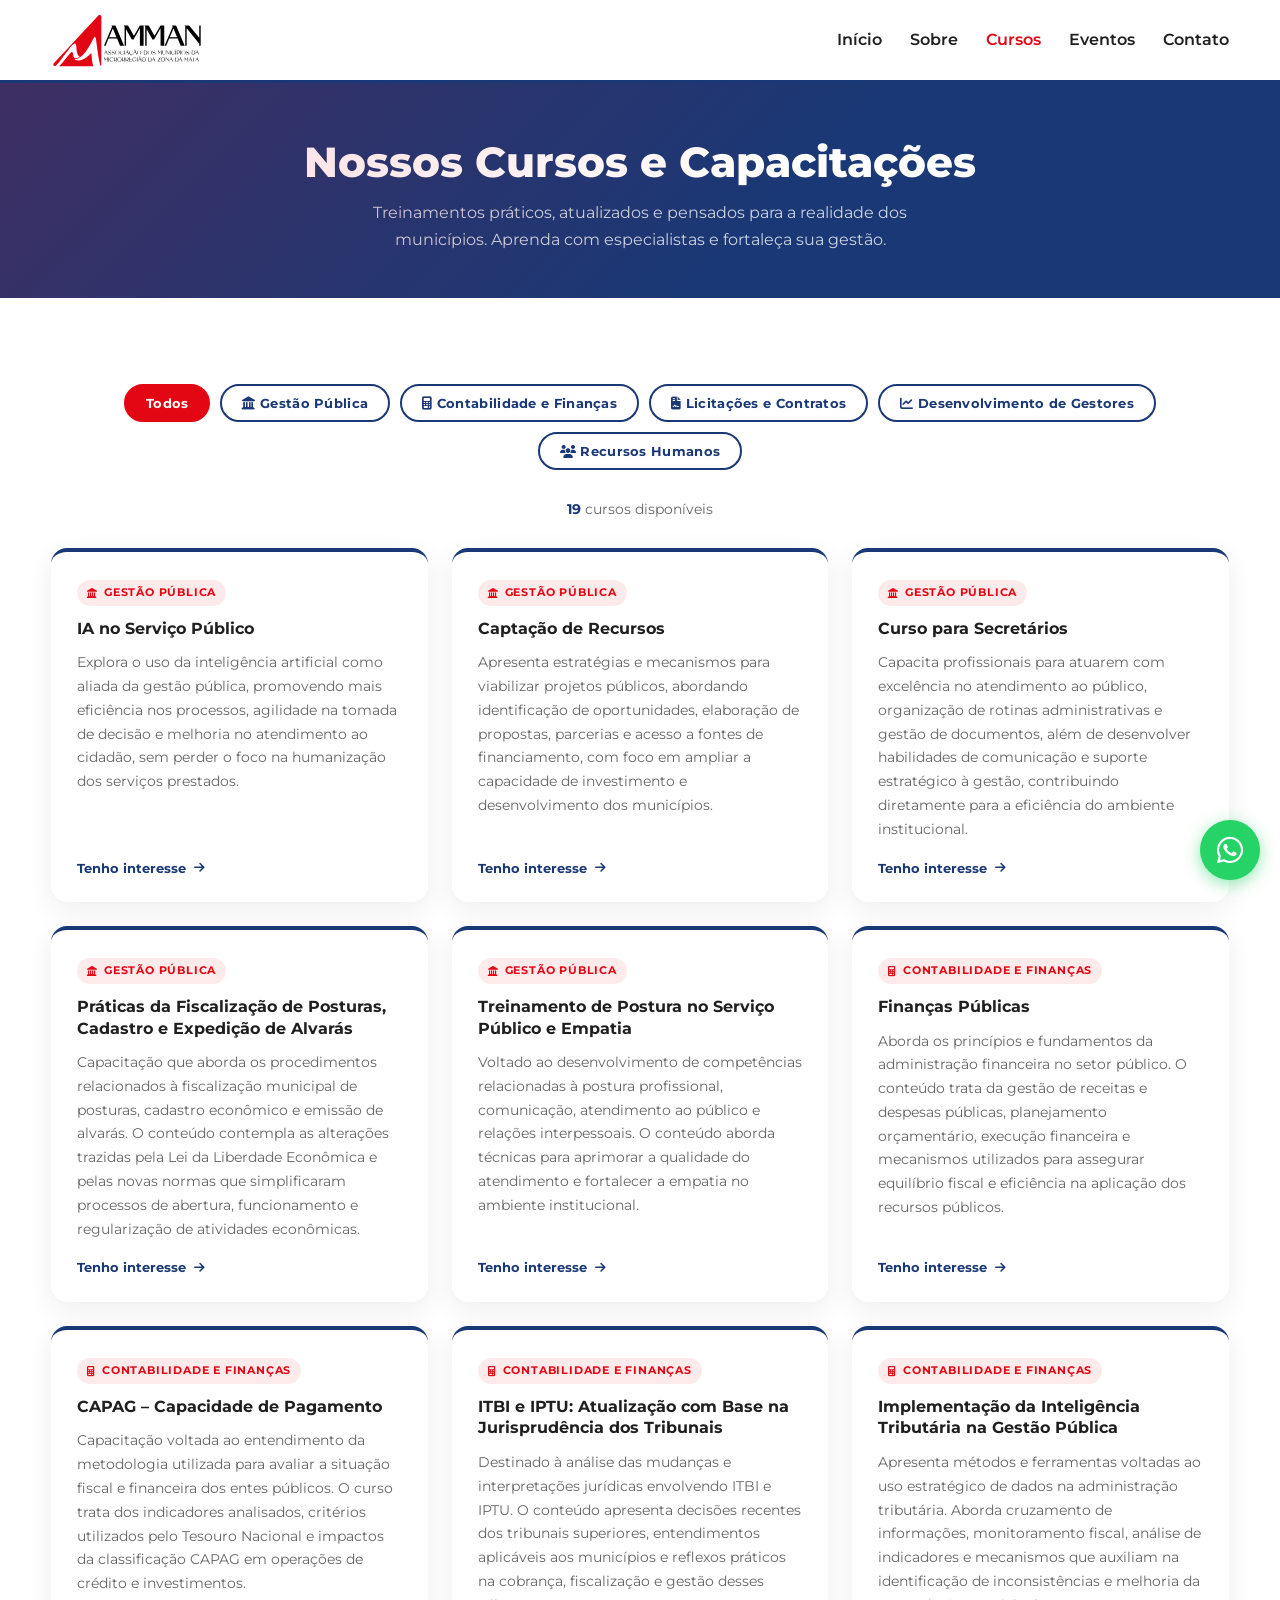
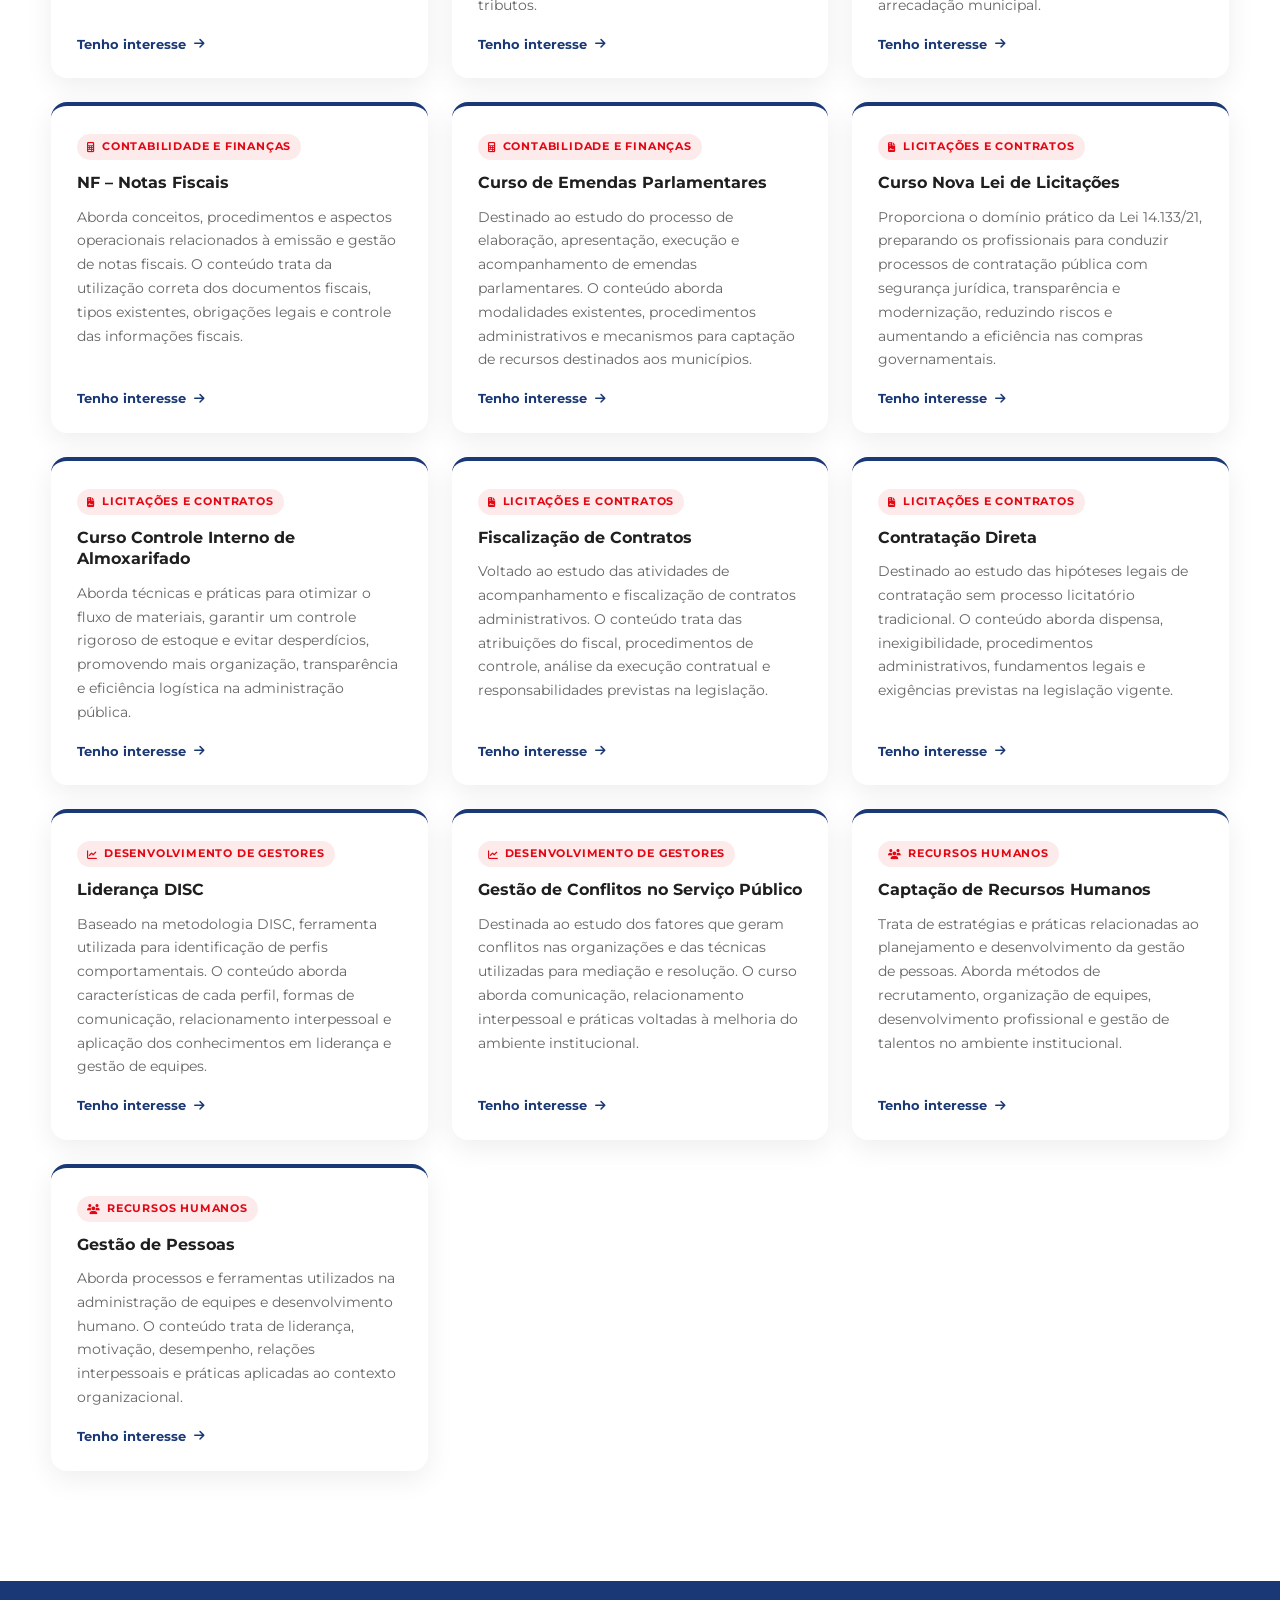
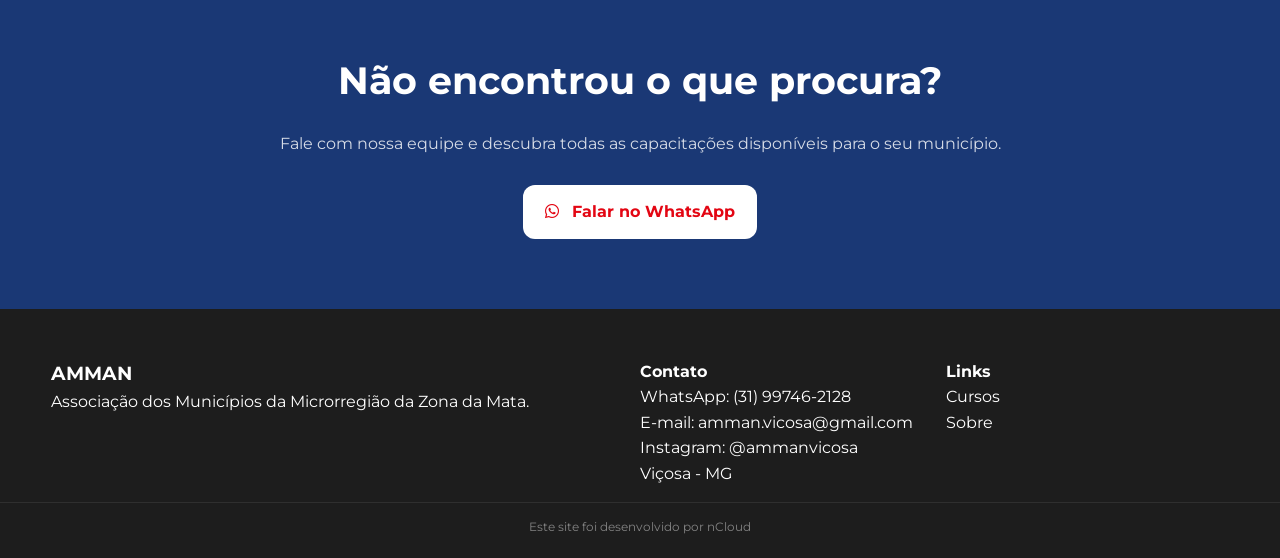
==== cursos.html @ 86b5cee8 "Add files via upload" ====
<!DOCTYPE html>
<html lang="pt-BR">
<head>
  <meta charset="UTF-8" />
  <meta name="viewport" content="width=device-width, initial-scale=1.0" />
  <title>Cursos | AMMAN Escola de Governo</title>
  <meta name="description" content="Conheça todos os cursos e capacitações da AMMAN para profissionais da gestão pública municipal." />
  <meta name="author" content="AMMAN" />
  <meta name="robots" content="index, follow" />

  <link rel="icon" href="./assets/fav.svg" media="(prefers-color-scheme: light)" />
  <link rel="icon" href="./assets/fav-bco.svg" media="(prefers-color-scheme: dark)" />

  <link rel="preconnect" href="https://fonts.googleapis.com">
  <link href="https://fonts.googleapis.com/css2?family=Montserrat:wght@400;500;600;700;800&display=swap" rel="stylesheet">
  <link rel="stylesheet" href="https://cdnjs.cloudflare.com/ajax/libs/font-awesome/6.5.0/css/all.min.css" />
  <link rel="stylesheet" href="style.css" />

  <style>
    /* ── PAGE-SPECIFIC STYLES ── */

    /* Hero interno */
    .page-hero {
      background: var(--blue);
      padding: 56px 0 44px;
      text-align: center;
      position: relative;
      overflow: hidden;
    }
    .page-hero::before {
      content: "";
      position: absolute;
      inset: 0;
      background: linear-gradient(135deg, rgba(227,6,19,.18) 0%, transparent 60%);
      pointer-events: none;
    }
    .page-hero .breadcrumb {
      display: flex;
      align-items: center;
      justify-content: center;
      gap: 8px;
      font-size: 13px;
      color: rgba(255,255,255,.65);
      margin-bottom: 16px;
    }
    .page-hero .breadcrumb a {
      color: rgba(255,255,255,.65);
      transition: color .2s;
    }
    .page-hero .breadcrumb a:hover { color: #fff; }
    .page-hero h1 {
      font-size: clamp(26px, 4vw, 42px);
      color: #fff;
      font-weight: 800;
      line-height: 1.1;
      margin-bottom: 14px;
    }
    .page-hero h1 span { color: var(--red); }
    .page-hero p {
      color: rgba(255,255,255,.78);
      font-size: 16px;
      max-width: 600px;
      margin: 0 auto;
      line-height: 1.7;
    }

    /* Filtros de categoria */
    .filter-bar {
      display: flex;
      flex-wrap: wrap;
      gap: 10px;
      justify-content: center;
      padding: 36px 0 28px;
    }
    .filter-btn {
      padding: 9px 20px;
      border-radius: 40px;
      border: 2px solid var(--blue);
      background: transparent;
      color: var(--blue);
      font-family: 'Montserrat', sans-serif;
      font-size: 13px;
      font-weight: 700;
      cursor: pointer;
      transition: all .22s;
      letter-spacing: .3px;
    }
    .filter-btn:hover,
    .filter-btn.active {
      background: var(--blue);
      color: #fff;
    }
    .filter-btn[data-cat="all"].active {
      background: var(--red);
      border-color: var(--red);
      color: #fff;
    }

    /* Grid de cursos */
    .courses-grid {
      display: grid;
      grid-template-columns: repeat(3, 1fr);
      gap: 24px;
      padding-bottom: 60px;
    }

    /* Card de curso */
    .course-card-full {
      background: #fff;
      border-radius: 16px;
      box-shadow: 0 8px 28px rgba(0,0,0,.07);
      padding: 28px 26px 24px;
      display: flex;
      flex-direction: column;
      gap: 12px;
      transition: transform .25s, box-shadow .25s;
      border-top: 4px solid var(--blue);
      position: relative;
      overflow: hidden;
    }
    .course-card-full:hover {
      transform: translateY(-5px);
      box-shadow: 0 16px 40px rgba(0,0,0,.11);
    }
    .course-card-full::before {
      content: "";
      position: absolute;
      top: 0; left: 0;
      width: 4px;
      height: 0;
      background: var(--red);
      transition: height .3s ease;
      border-radius: 0 0 4px 0;
    }
    .course-card-full:hover::before { height: 100%; }

    .card-category-tag {
      display: inline-flex;
      align-items: center;
      gap: 6px;
      font-size: 11px;
      font-weight: 700;
      text-transform: uppercase;
      letter-spacing: .8px;
      color: var(--red);
      background: rgba(227,6,19,.08);
      padding: 4px 10px;
      border-radius: 20px;
      width: fit-content;
    }
    .card-category-tag i { font-size: 10px; }

    .course-card-full h3 {
      font-size: 16px;
      font-weight: 700;
      color: var(--dark);
      line-height: 1.35;
      margin: 0;
    }

    .course-card-full p {
      font-size: 14px;
      color: var(--gray);
      line-height: 1.7;
      flex: 1;
      margin: 0;
    }

    .card-cta {
      display: inline-flex;
      align-items: center;
      gap: 8px;
      font-size: 13px;
      font-weight: 700;
      color: var(--blue);
      margin-top: 4px;
      transition: gap .2s, color .2s;
    }
    .card-cta:hover { gap: 12px; color: var(--red); }
    .card-cta i { font-size: 12px; }

    /* Estado hidden para filtro */
    .course-card-full.hidden {
      display: none;
    }

    /* Counter de resultados */
    .results-count {
      text-align: center;
      font-size: 14px;
      color: var(--gray);
      margin-bottom: 28px;
    }
    .results-count strong { color: var(--blue); }

    /* Responsivo */
    @media (max-width: 992px) {
      .courses-grid { grid-template-columns: repeat(2, 1fr); }
    }
    @media (max-width: 600px) {
      .courses-grid { grid-template-columns: 1fr; }
      .filter-bar { gap: 8px; }
      .filter-btn { font-size: 12px; padding: 8px 14px; }
    }
  </style>
</head>
<body>

<!-- HEADER -->
<header class="header">
  <div class="container nav">
    <a href="index.html" class="brand">
      <img src="./assets/logo.svg" alt="AMMAN Logo">
    </a>
    <nav class="menu" id="menu">
      <a href="index.html#inicio">Início</a>
      <a href="index.html#sobre">Sobre</a>
      <a href="cursos.html" style="color:var(--red)">Cursos</a>
      <a href="index.html#eventos">Eventos</a>
      <a href="index.html#contato">Contato</a>
    </nav>
    <button class="hamburger" id="hamburger" aria-label="Abrir menu">☰</button>
  </div>
</header>

<!-- HERO INTERNO -->
<section class="page-hero">
  <div class="container">
    <h1>Nossos Cursos e Capacitações</h1>
    <p>Treinamentos práticos, atualizados e pensados para a realidade dos municípios. Aprenda com especialistas e fortaleça sua gestão.</p>
  </div>
</section>

<!-- CONTEÚDO -->
<section class="section">
  <div class="container">

    <!-- FILTROS -->
    <div class="filter-bar" id="filterBar">
      <button class="filter-btn active" data-cat="all">Todos</button>
      <button class="filter-btn" data-cat="gestao"><i class="fas fa-landmark"></i> Gestão Pública</button>
      <button class="filter-btn" data-cat="contabilidade"><i class="fas fa-calculator"></i> Contabilidade e Finanças</button>
      <button class="filter-btn" data-cat="licitacoes"><i class="fas fa-file-contract"></i> Licitações e Contratos</button>
      <button class="filter-btn" data-cat="gestores"><i class="fas fa-chart-line"></i> Desenvolvimento de Gestores</button>
      <button class="filter-btn" data-cat="rh"><i class="fas fa-users"></i> Recursos Humanos</button>
    </div>

    <!-- CONTADOR -->
    <p class="results-count" id="resultsCount"><strong id="countNum">19</strong> cursos disponíveis</p>

    <!-- GRID DE CURSOS -->
    <div class="courses-grid" id="coursesGrid">

      <!-- ── GESTÃO PÚBLICA ── -->
      <div class="course-card-full reveal" data-cat="gestao">
        <span class="card-category-tag"><i class="fas fa-landmark"></i> Gestão Pública</span>
        <h3>IA no Serviço Público</h3>
        <p>Explora o uso da inteligência artificial como aliada da gestão pública, promovendo mais eficiência nos processos, agilidade na tomada de decisão e melhoria no atendimento ao cidadão, sem perder o foco na humanização dos serviços prestados.</p>
        <a href="https://wa.me/5531997462128?text=Olá,%20tenho%20interesse%20no%20curso:%20IA%20no%20Serviço%20Público" target="_blank" class="card-cta">Tenho interesse <i class="fas fa-arrow-right"></i></a>
      </div>

      <div class="course-card-full reveal" data-cat="gestao">
        <span class="card-category-tag"><i class="fas fa-landmark"></i> Gestão Pública</span>
        <h3>Captação de Recursos</h3>
        <p>Apresenta estratégias e mecanismos para viabilizar projetos públicos, abordando identificação de oportunidades, elaboração de propostas, parcerias e acesso a fontes de financiamento, com foco em ampliar a capacidade de investimento e desenvolvimento dos municípios.</p>
        <a href="https://wa.me/5531997462128?text=Olá,%20tenho%20interesse%20no%20curso:%20Captação%20de%20Recursos" target="_blank" class="card-cta">Tenho interesse <i class="fas fa-arrow-right"></i></a>
      </div>

      <div class="course-card-full reveal" data-cat="gestao">
        <span class="card-category-tag"><i class="fas fa-landmark"></i> Gestão Pública</span>
        <h3>Curso para Secretários</h3>
        <p>Capacita profissionais para atuarem com excelência no atendimento ao público, organização de rotinas administrativas e gestão de documentos, além de desenvolver habilidades de comunicação e suporte estratégico à gestão, contribuindo diretamente para a eficiência do ambiente institucional.</p>
        <a href="https://wa.me/5531997462128?text=Olá,%20tenho%20interesse%20no%20curso:%20Curso%20para%20Secretários" target="_blank" class="card-cta">Tenho interesse <i class="fas fa-arrow-right"></i></a>
      </div>

      <div class="course-card-full reveal" data-cat="gestao">
        <span class="card-category-tag"><i class="fas fa-landmark"></i> Gestão Pública</span>
        <h3>Práticas da Fiscalização de Posturas, Cadastro e Expedição de Alvarás</h3>
        <p>Capacitação que aborda os procedimentos relacionados à fiscalização municipal de posturas, cadastro econômico e emissão de alvarás. O conteúdo contempla as alterações trazidas pela Lei da Liberdade Econômica e pelas novas normas que simplificaram processos de abertura, funcionamento e regularização de atividades econômicas.</p>
        <a href="https://wa.me/5531997462128?text=Olá,%20tenho%20interesse%20no%20curso:%20Fiscalização%20de%20Posturas%20e%20Alvarás" target="_blank" class="card-cta">Tenho interesse <i class="fas fa-arrow-right"></i></a>
      </div>

      <div class="course-card-full reveal" data-cat="gestao">
        <span class="card-category-tag"><i class="fas fa-landmark"></i> Gestão Pública</span>
        <h3>Treinamento de Postura no Serviço Público e Empatia</h3>
        <p>Voltado ao desenvolvimento de competências relacionadas à postura profissional, comunicação, atendimento ao público e relações interpessoais. O conteúdo aborda técnicas para aprimorar a qualidade do atendimento e fortalecer a empatia no ambiente institucional.</p>
        <a href="https://wa.me/5531997462128?text=Olá,%20tenho%20interesse%20no%20curso:%20Postura%20no%20Serviço%20Público%20e%20Empatia" target="_blank" class="card-cta">Tenho interesse <i class="fas fa-arrow-right"></i></a>
      </div>

      <!-- ── CONTABILIDADE E FINANÇAS ── -->
      <div class="course-card-full reveal" data-cat="contabilidade">
        <span class="card-category-tag"><i class="fas fa-calculator"></i> Contabilidade e Finanças</span>
        <h3>Finanças Públicas</h3>
        <p>Aborda os princípios e fundamentos da administração financeira no setor público. O conteúdo trata da gestão de receitas e despesas públicas, planejamento orçamentário, execução financeira e mecanismos utilizados para assegurar equilíbrio fiscal e eficiência na aplicação dos recursos públicos.</p>
        <a href="https://wa.me/5531997462128?text=Olá,%20tenho%20interesse%20no%20curso:%20Finanças%20Públicas" target="_blank" class="card-cta">Tenho interesse <i class="fas fa-arrow-right"></i></a>
      </div>

      <div class="course-card-full reveal" data-cat="contabilidade">
        <span class="card-category-tag"><i class="fas fa-calculator"></i> Contabilidade e Finanças</span>
        <h3>CAPAG – Capacidade de Pagamento</h3>
        <p>Capacitação voltada ao entendimento da metodologia utilizada para avaliar a situação fiscal e financeira dos entes públicos. O curso trata dos indicadores analisados, critérios utilizados pelo Tesouro Nacional e impactos da classificação CAPAG em operações de crédito e investimentos.</p>
        <a href="https://wa.me/5531997462128?text=Olá,%20tenho%20interesse%20no%20curso:%20CAPAG%20–%20Capacidade%20de%20Pagamento" target="_blank" class="card-cta">Tenho interesse <i class="fas fa-arrow-right"></i></a>
      </div>

      <div class="course-card-full reveal" data-cat="contabilidade">
        <span class="card-category-tag"><i class="fas fa-calculator"></i> Contabilidade e Finanças</span>
        <h3>ITBI e IPTU: Atualização com Base na Jurisprudência dos Tribunais</h3>
        <p>Destinado à análise das mudanças e interpretações jurídicas envolvendo ITBI e IPTU. O conteúdo apresenta decisões recentes dos tribunais superiores, entendimentos aplicáveis aos municípios e reflexos práticos na cobrança, fiscalização e gestão desses tributos.</p>
        <a href="https://wa.me/5531997462128?text=Olá,%20tenho%20interesse%20no%20curso:%20ITBI%20e%20IPTU" target="_blank" class="card-cta">Tenho interesse <i class="fas fa-arrow-right"></i></a>
      </div>

      <div class="course-card-full reveal" data-cat="contabilidade">
        <span class="card-category-tag"><i class="fas fa-calculator"></i> Contabilidade e Finanças</span>
        <h3>Implementação da Inteligência Tributária na Gestão Pública</h3>
        <p>Apresenta métodos e ferramentas voltadas ao uso estratégico de dados na administração tributária. Aborda cruzamento de informações, monitoramento fiscal, análise de indicadores e mecanismos que auxiliam na identificação de inconsistências e melhoria da arrecadação municipal.</p>
        <a href="https://wa.me/5531997462128?text=Olá,%20tenho%20interesse%20no%20curso:%20Inteligência%20Tributária" target="_blank" class="card-cta">Tenho interesse <i class="fas fa-arrow-right"></i></a>
      </div>

      <div class="course-card-full reveal" data-cat="contabilidade">
        <span class="card-category-tag"><i class="fas fa-calculator"></i> Contabilidade e Finanças</span>
        <h3>NF – Notas Fiscais</h3>
        <p>Aborda conceitos, procedimentos e aspectos operacionais relacionados à emissão e gestão de notas fiscais. O conteúdo trata da utilização correta dos documentos fiscais, tipos existentes, obrigações legais e controle das informações fiscais.</p>
        <a href="https://wa.me/5531997462128?text=Olá,%20tenho%20interesse%20no%20curso:%20Notas%20Fiscais" target="_blank" class="card-cta">Tenho interesse <i class="fas fa-arrow-right"></i></a>
      </div>

      <div class="course-card-full reveal" data-cat="contabilidade">
        <span class="card-category-tag"><i class="fas fa-calculator"></i> Contabilidade e Finanças</span>
        <h3>Curso de Emendas Parlamentares</h3>
        <p>Destinado ao estudo do processo de elaboração, apresentação, execução e acompanhamento de emendas parlamentares. O conteúdo aborda modalidades existentes, procedimentos administrativos e mecanismos para captação de recursos destinados aos municípios.</p>
        <a href="https://wa.me/5531997462128?text=Olá,%20tenho%20interesse%20no%20curso:%20Emendas%20Parlamentares" target="_blank" class="card-cta">Tenho interesse <i class="fas fa-arrow-right"></i></a>
      </div>

      <!-- ── LICITAÇÕES E CONTRATOS ── -->
      <div class="course-card-full reveal" data-cat="licitacoes">
        <span class="card-category-tag"><i class="fas fa-file-contract"></i> Licitações e Contratos</span>
        <h3>Curso Nova Lei de Licitações</h3>
        <p>Proporciona o domínio prático da Lei 14.133/21, preparando os profissionais para conduzir processos de contratação pública com segurança jurídica, transparência e modernização, reduzindo riscos e aumentando a eficiência nas compras governamentais.</p>
        <a href="https://wa.me/5531997462128?text=Olá,%20tenho%20interesse%20no%20curso:%20Nova%20Lei%20de%20Licitações" target="_blank" class="card-cta">Tenho interesse <i class="fas fa-arrow-right"></i></a>
      </div>

      <div class="course-card-full reveal" data-cat="licitacoes">
        <span class="card-category-tag"><i class="fas fa-file-contract"></i> Licitações e Contratos</span>
        <h3>Curso Controle Interno de Almoxarifado</h3>
        <p>Aborda técnicas e práticas para otimizar o fluxo de materiais, garantir um controle rigoroso de estoque e evitar desperdícios, promovendo mais organização, transparência e eficiência logística na administração pública.</p>
        <a href="https://wa.me/5531997462128?text=Olá,%20tenho%20interesse%20no%20curso:%20Controle%20Interno%20de%20Almoxarifado" target="_blank" class="card-cta">Tenho interesse <i class="fas fa-arrow-right"></i></a>
      </div>

      <div class="course-card-full reveal" data-cat="licitacoes">
        <span class="card-category-tag"><i class="fas fa-file-contract"></i> Licitações e Contratos</span>
        <h3>Fiscalização de Contratos</h3>
        <p>Voltado ao estudo das atividades de acompanhamento e fiscalização de contratos administrativos. O conteúdo trata das atribuições do fiscal, procedimentos de controle, análise da execução contratual e responsabilidades previstas na legislação.</p>
        <a href="https://wa.me/5531997462128?text=Olá,%20tenho%20interesse%20no%20curso:%20Fiscalização%20de%20Contratos" target="_blank" class="card-cta">Tenho interesse <i class="fas fa-arrow-right"></i></a>
      </div>

      <div class="course-card-full reveal" data-cat="licitacoes">
        <span class="card-category-tag"><i class="fas fa-file-contract"></i> Licitações e Contratos</span>
        <h3>Contratação Direta</h3>
        <p>Destinado ao estudo das hipóteses legais de contratação sem processo licitatório tradicional. O conteúdo aborda dispensa, inexigibilidade, procedimentos administrativos, fundamentos legais e exigências previstas na legislação vigente.</p>
        <a href="https://wa.me/5531997462128?text=Olá,%20tenho%20interesse%20no%20curso:%20Contratação%20Direta" target="_blank" class="card-cta">Tenho interesse <i class="fas fa-arrow-right"></i></a>
      </div>

      <!-- ── DESENVOLVIMENTO DE GESTORES ── -->
      <div class="course-card-full reveal" data-cat="gestores">
        <span class="card-category-tag"><i class="fas fa-chart-line"></i> Desenvolvimento de Gestores</span>
        <h3>Liderança DISC</h3>
        <p>Baseado na metodologia DISC, ferramenta utilizada para identificação de perfis comportamentais. O conteúdo aborda características de cada perfil, formas de comunicação, relacionamento interpessoal e aplicação dos conhecimentos em liderança e gestão de equipes.</p>
        <a href="https://wa.me/5531997462128?text=Olá,%20tenho%20interesse%20no%20curso:%20Liderança%20DISC" target="_blank" class="card-cta">Tenho interesse <i class="fas fa-arrow-right"></i></a>
      </div>

      <div class="course-card-full reveal" data-cat="gestores">
        <span class="card-category-tag"><i class="fas fa-chart-line"></i> Desenvolvimento de Gestores</span>
        <h3>Gestão de Conflitos no Serviço Público</h3>
        <p>Destinada ao estudo dos fatores que geram conflitos nas organizações e das técnicas utilizadas para mediação e resolução. O curso aborda comunicação, relacionamento interpessoal e práticas voltadas à melhoria do ambiente institucional.</p>
        <a href="https://wa.me/5531997462128?text=Olá,%20tenho%20interesse%20no%20curso:%20Gestão%20de%20Conflitos" target="_blank" class="card-cta">Tenho interesse <i class="fas fa-arrow-right"></i></a>
      </div>

      <!-- ── RECURSOS HUMANOS ── -->
      <div class="course-card-full reveal" data-cat="rh">
        <span class="card-category-tag"><i class="fas fa-users"></i> Recursos Humanos</span>
        <h3>Captação de Recursos Humanos</h3>
        <p>Trata de estratégias e práticas relacionadas ao planejamento e desenvolvimento da gestão de pessoas. Aborda métodos de recrutamento, organização de equipes, desenvolvimento profissional e gestão de talentos no ambiente institucional.</p>
        <a href="https://wa.me/5531997462128?text=Olá,%20tenho%20interesse%20no%20curso:%20Captação%20de%20Recursos%20Humanos" target="_blank" class="card-cta">Tenho interesse <i class="fas fa-arrow-right"></i></a>
      </div>

      <div class="course-card-full reveal" data-cat="rh">
        <span class="card-category-tag"><i class="fas fa-users"></i> Recursos Humanos</span>
        <h3>Gestão de Pessoas</h3>
        <p>Aborda processos e ferramentas utilizados na administração de equipes e desenvolvimento humano. O conteúdo trata de liderança, motivação, desempenho, relações interpessoais e práticas aplicadas ao contexto organizacional.</p>
        <a href="https://wa.me/5531997462128?text=Olá,%20tenho%20interesse%20no%20curso:%20Gestão%20de%20Pessoas" target="_blank" class="card-cta">Tenho interesse <i class="fas fa-arrow-right"></i></a>
      </div>

    </div>
    <!-- /courses-grid -->

  </div>
</section>

<!-- CTA FINAL -->
<section class="cta">
  <div class="container">
    <h2>Não encontrou o que procura?</h2>
    <p style="margin-bottom:28px; color:rgba(255,255,255,.82); font-size:16px;">
      Fale com nossa equipe e descubra todas as capacitações disponíveis para o seu município.
    </p>
    <a href="https://wa.me/5531997462128?text=Olá%20vim%20do%20site%20e%20gostaria%20de%20obter%20mais%20informações%20sobre%20os%20cursos%20e%20capacitações" target="_blank" class="btn btn-light">
      <i class="fab fa-whatsapp" style="margin-right:8px"></i> Falar no WhatsApp
    </a>
  </div>
</section>

<!-- FOOTER -->
<footer class="footer" id="contato">
  <div class="container footer-grid">
    <div>
      <h3>AMMAN</h3>
      <p>Associação dos Municípios da Microrregião da Zona da Mata.</p>
    </div>
    <div>
      <h4>Contato</h4>
      <p>WhatsApp: (31) 99746-2128</p>
      <p>E-mail: amman.vicosa@gmail.com</p>
      <p>Instagram: @ammanvicosa</p>
      <p>Viçosa - MG</p>
    </div>
    <div>
      <h4>Links</h4>
      <p><a href="index.html#cursos">Cursos</a></p>
      <p><a href="index.html#sobre">Sobre</a></p>
    </div>
  </div>
  <div class="footer-dev">
    <a href="https://wa.me/5531998742305" target="_blank" rel="noopener">
      Este site foi desenvolvido por nCloud
    </a>
  </div>
</footer>

<!-- WHATSAPP FLUTUANTE -->
<a href="https://wa.me/5531997462128?text=Olá%20vim%20do%20site%20e%20gostaria%20de%20obter%20mais%20informações%20sobre%20os%20cursos%20e%20capacitações"
   class="whatsapp" target="_blank" aria-label="Falar no WhatsApp">
  <i class="fab fa-whatsapp"></i>
</a>

<script src="script.js"></script>
</script>
</body>
</html>
---- style.css ----
:root{
--red:#e30613;
--blue:#1a3875;
--blue-light:#e8edf7;
--dark:#1f1f1f;
--gray:#666;
--light:#f7f7f7;
--white:#fff;
--shadow:0 12px 30px rgba(0,0,0,.08);
--radius:16px;
}

*{
margin:0;
padding:0;
box-sizing:border-box;
}

html{
scroll-behavior:smooth;
}

body{
font-family:'Montserrat',sans-serif;
color:var(--dark);
background:#fff;
line-height:1.6;
overflow-x: hidden;
width: 100%;
}

img{
max-width:100%;
display:block;
}

a{
text-decoration:none;
}

.container{
width:min(92%,1200px);
margin:0 auto;
}

/* HEADER */
.header{
position:sticky;
top:0;
background:rgba(255,255,255,.95);
backdrop-filter:blur(8px);
border-bottom:3px solid var(--blue);
z-index:999;
}

.nav{
min-height:80px;
display:flex;
align-items:center;
justify-content:space-between;
}

.brand img{
height:75px;
}

.menu{
display:flex;
gap:28px;
}

.menu a{
color:var(--dark);
font-weight:600;
position:relative;
}

.menu a::after{
content:"";
position:absolute;
left:0;
bottom:-6px;
width:0;
height:2px;
background:var(--red);
transition:.3s;
}

.menu a:hover::after{
width:100%;
}

.hamburger{
display:none;
border:none;
background:none;
font-size:30px;
cursor:pointer;
color:var(--red);
}

/* HERO — modelo próximo à referência */
.hero.hero-model {
  padding: 0;
  background: #1a3875;
  position: relative;
  min-height: 100vh; /* 🔥 garante altura mínima da tela */
  display: flex;
  flex-direction: column;
  justify-content: center;
}

.hero-panel {
  position: relative;
  display: grid;
  grid-template-columns: 1.1fr .9fr;
  gap: 36px;
  align-items: start;
  background: transparent;   /* ← agora transparente, o azul vem da section */
  border-radius: 0;
  min-height: 500px;
  padding: 20px 56px 56px;
}

.hero-redline {
  width: 100%;
  height: 12px;
  background: linear-gradient(90deg, var(--red) 0%, #ff4a55 35%, var(--red) 100%);
  clip-path: polygon(0 35%, 100% 0, 100% 100%, 0 100%);
}

.hero-content{
  position: relative;
  z-index: 2;
}

.hero-model .tag {
/*   background: rgba(255,255,255,.12); */
  color: #ffffff;        /* ← branco puro */
/*   border: 1px solid rgba(255,255,255,.16); */
  backdrop-filter: blur(4px);
}

.hero-model h1{
  font-size: clamp(24px, 3vw, 38px);
  line-height: 1.08;
  margin-bottom: 20px;
  color:#fff;
  max-width: none;
}

.hero-model h1 span{
  display:block;
}

.hero-model h1 span:last-child{
  color:#ffffff;
}

.hero-model p{
  color: rgba(255,255,255,.82);
  max-width: 560px;
  margin-bottom: 28px;
  font-size: 16px;
}

.btn-outline-light{
  border-color: rgba(255,255,255,.45);
  color: #fff;
}

.btn-outline-light:hover{
  background: #fff;
  border-color: #fff;
  color: var(--blue);
}

.hero-highlights{
  display:flex;
  flex-wrap:wrap;
  gap:18px 26px;
  margin-top: 24px;
}

.hero-highlight{
  display:flex;
  align-items:center;
  gap:10px;
  color: rgba(255,255,255,.88);
  font-size:14px;
  font-weight:600;
}

.hero-highlight i{
  color:#fff;
  font-size:16px;
  opacity:.9;
}

.hero-media{
  position: relative;
  min-height: 390px;
  display:flex;
  align-items:flex-end;
  justify-content:flex-end;
  z-index:1;
}

/* CARROSSEL DE FOTOS DO HERO */
.hero-photo-carousel {
  position: relative;
  width: 100%;
  max-width: 560px;
  height: 520px;
  border-radius: 18px 18px 0 0;
  overflow: hidden;
}

.hero-photo-slide {
  position: absolute;
  top: 0;
  left: 0;
  width: 100%;
  height: 100%;
  object-fit: cover;
  object-position: center top;
  border-radius: 18px 18px 0 0;
  filter: saturate(1.02) contrast(1.02);
  opacity: 0;
  transition: opacity 1.2s ease-in-out;   /* ← transição suave */
}

.hero-photo-slide:first-child {
  opacity: 0;
  z-index: 1;
}

.hero-photo-slide.active {
  opacity: 1;
  z-index: 2;
}

.hero-course-card {
  position: static;               /* ← sai do absolute, entra no fluxo normal */
  width: 100%;                    /* ← ocupa toda a largura da coluna esquerda */
  display: flex;                  /* ← layout horizontal retangular */
  align-items: center;
  gap: 18px;
  flex-wrap: wrap;
  margin-top: 22px;               /* ← espaço abaixo dos highlights */
  background: rgba(18,45,122,.90);
  color: #fff;
  padding: 18px 22px;
  border-radius: 14px;
  border-left: 4px solid var(--red);
  border-top: 1px solid rgba(255,255,255,.12);
  border-right: 1px solid rgba(255,255,255,.12);
  border-bottom: 1px solid rgba(255,255,255,.12);
  box-shadow: 0 10px 28px rgba(0,0,0,.20);
  backdrop-filter: blur(8px);
}

/* Agrupa label + título + descrição em uma coluna flexível */
.hero-course-card-body {
  flex: 1;
  min-width: 0;
}

/* Botão fica à direita */
.hero-course-card .btn-small {
  flex-shrink: 0;
  margin-top: 0;                  /* ← remove o margin-top padrão do btn-small */
  white-space: nowrap;
}

.hero-course-label{
  display:inline-block;
  font-size:12px;
  text-transform:uppercase;
  letter-spacing:.8px;
  color:#ffb8bd;
  margin-bottom:10px;
  font-weight:700;
}

.hero-course-card h3{
  font-size:18px;
  line-height:1.3;
  margin-bottom:10px;
  color:#fff;
}

.hero-course-card p{
  font-size:14px;
  color: rgba(255,255,255,.80);
  line-height:1.6;
  margin-bottom:14px;
}

.hero-course-meta{
  display:flex;
  flex-wrap:wrap;
  gap:8px 14px;
  font-size:13px;
  font-weight:700;
  color:#d9e3ff;
  margin-bottom:12px;
}

.hero-course-meta span{
  position:relative;
}

.hero-course-meta span + span::before{
  content:"•";
  position:absolute;
  left:-9px;
  color:#ff9ea6;
}

/* mantém a animação existente */
.floating{
  animation:float 3s ease-in-out infinite;
}

@keyframes float{
  0%,100%{transform:translateY(0);}
  50%{transform:translateY(-10px);}
}

.hero-buttons {
  display: flex;
  flex-wrap: wrap; /* Permite que os botões caiam para a linha de baixo se não couberem */
  gap: 16px; /* Adiciona um espaço de 16px entre os botões, tanto na horizontal quanto na vertical */
}

/* RESPONSIVO */
@media (max-width: 992px){
.hero-panel {
    padding: 20px 20px 40px 20px; /* Padding igual em todos os lados para respiro */
    width: 100%;
    display: flex;
    flex-direction: column;
    overflow: visible;
  }

  .hero-model h1{
    max-width: 100%;
  }

.hero-media{
  min-height: 260px; /* 🔥 garante espaço para o carrossel */
  display: flex;
  align-items: center;
  justify-content: center;
}

.hero-photo-carousel {
  max-width: 100%;
  height: 420px;
}

.hero-course-card{
right: auto;
bottom: auto;
}
}

@media (max-width: 768px){
.hero.hero-model{
    padding: 0;
    overflow: visible;
    min-height: auto;
  }

.hero-panel {
  padding: 28px 16px 28px 16px;  /* ← padding lateral reduzido e simétrico */
  border-radius: 0;               /* ← sem arredondamento no mobile */
  gap: 22px;
  min-height: auto;
  width: 100%;                    /* ← garante que não ultrapasse a tela */
  box-sizing: border-box;
}

  .hero-model .hero-content{
    text-align: center;
  }

.hero-model h1 {
    font-size: clamp(20px, 8vw, 28px); /* Reduz levemente o tamanho máximo */
    word-wrap: break-word; /* Força a quebra de palavras se necessário */
    width: 100%;
  }
  
  .hero-model h1 span {
    display: inline; 
    white-space: normal;
  }

  .hero-model p{
    margin-left:auto;
    margin-right:auto;
  }

  .hero-buttons{
    justify-content:center;
	flex-wrap: wrap; /* Garante a quebra caso a tela seja muito pequena */
    gap: 12px; /* Espaçamento ligeiramente menor no mobile */
  }
  
  .hero-course-card .btn-small {
  margin-top: 15px; /* Adiciona um espaço acima do botão para ele não colar no texto */
  align-self: center; /* Centraliza o botão horizontalmente no layout de coluna */
  width: auto; /* Garante que o botão tenha apenas a largura necessária (caso tenha colocado 100% antes) */
}

.hero-course-meta {
  justify-content: center;
  width: 100%;
}

  .hero-highlights{
    justify-content:center;
    gap:12px;
  }

  .hero-highlight{
    width:100%;
    justify-content:center;
    text-align:center;
  }

.hero-photo-carousel {
  height: 280px;
  border-radius: 16px;
  position: relative;
  overflow: hidden;
  display: block;
  width: 100%;
}

.hero-photo-slide {
  border-radius: 16px;
}

.hero-course-card {
  width: 100%;
  box-sizing: border-box;
  margin-top: 20px;
  margin-bottom: 20px;
  flex-direction: column;
  align-items: flex-start;
  animation: none;
  position: static;
  right: auto;
  left: auto;
}

.hero-media {
  min-height: 260px;
  display: block;
  width: 100%;
}

.hero-redline {
    clip-path: none;
    height: 8px;
    width: 100%;
    margin: 0;
  }
}


/* .hero-card{
background:var(--white);
padding:30px;
border-radius:var(--radius);
box-shadow:var(--shadow);
border-top:5px solid var(--red);
} */

.floating{
animation:float 3s ease-in-out infinite;
}

@keyframes float{
0%,100%{transform:translateY(0);}
50%{transform:translateY(-12px);}
}

/* BUTTONS */
.btn{
padding:14px 22px;
border-radius:12px;
font-weight:700;
display:inline-block;
transition:.25s;
}

.btn-primary,
.btn-small{
background:var(--red);
color:#fff;
}

.btn-primary:hover{
  transform:translateY(-2px);
  box-shadow:var(--shadow);
}

.btn-small:hover{
  transform:translateY(-2px);
  box-shadow:var(--shadow);
}

.btn-outline{
border:2px solid var(--red);
color:var(--red);
}

.btn-outline:hover{
background:var(--blue);
border-color:var(--blue);
color:#fff;
}

.btn-light{
background:#fff;
color:var(--red);
}

.btn-small{
padding:10px 16px;
margin-top:14px;
}

/* SECTIONS */
.section{
padding:50px 0;
}

.bg-light{
background:var(--light);
}

.section-title{
margin-bottom:35px;
}

.section-title span{
color:var(--red);
font-weight:700;
font-size:14px;
text-transform:uppercase;
}

.section-title h2{
font-size:38px;
margin-top:8px;
position:relative;
padding-bottom:16px;
}

.section-title h2::after{
content:"";
display:block;
width:48px;
height:3px;
background:var(--blue);
border-radius:2px;
margin-top:12px;
}

.center{
text-align:center;
}

.center .section-title h2::after,
.section-title.center h2::after{
margin-left:auto;
margin-right:auto;
}

/* GRID */
.about-grid,
.cards-grid,
.footer-grid{
display:grid;
gap:24px;
}

.about-grid{
grid-template-columns:repeat(3,1fr);
}

.cards-grid{
grid-template-columns:repeat(3,1fr);
}

.courses-grid{
align-items:stretch;
}

.about-box,
.feature-card,
.course-card,
.internal-course{
background:#fff;
padding:28px;
border-radius:var(--radius);
box-shadow:var(--shadow);
}

.about-box{
  border-top:4px solid var(--red);
  text-align:center;
  display:flex;
  flex-direction:column;
  align-items:center;
  justify-content:flex-start;
  padding:32px 28px;
  min-height:260px;
}

/* .about-box{
border-top:4px solid var(--blue);
} */

.feature-card{
border-left:5px solid var(--red);
font-weight:700;
}

.feature-card:nth-child(n+4) {
  border-left-color: var(--blue);
}

.course-card h3{
margin-bottom:10px;
}

.course-card p{
color:var(--gray);
}

.course-card small{
display:block;
margin-top:10px;
color:var(--red);
font-weight:700;
}

/* CTA */
.cta{
background:var(--blue);
color:#fff;
text-align:center;
padding:70px 0;
}

.cta h2{
font-size:38px;
margin-bottom:20px;
}

/* FOOTER */
.footer{
background:#1d1d1d;
color:#fff;
padding: 50px 0 20px 0;
}

.footer-grid{
grid-template-columns:2fr 1fr 1fr;
}

.footer a{
color:#fff;
}

/* REVEAL */
.reveal{
opacity:0;
transform:translateY(40px);
transition:all .8s ease;
}

.reveal.active{
opacity:1;
transform:translateY(0);
}

/* WHATSAPP */
.whatsapp {
position: fixed;
right: 20px;
bottom: 20px;
width: 60px;
height: 60px;
border-radius: 50%;
background: #25D366;
color: #fff;
display: flex;
align-items: center;
justify-content: center;
font-size: 30px;
box-shadow: 0 4px 16px rgba(37,211,102,.5);
z-index: 999;
animation: whatsapp-pulse 2s ease-in-out infinite;
transition: transform .2s;
}

.whatsapp:hover {
transform: scale(1.12);
animation-play-state: paused;
}

@keyframes whatsapp-pulse {
0%, 100% {
box-shadow: 0 4px 16px rgba(37,211,102,.5), 0 0 0 0 rgba(37,211,102,.5);
}
50% {
box-shadow: 0 4px 16px rgba(37,211,102,.5), 0 0 0 14px rgba(37,211,102,0);
}
}

/* RESPONSIVO PREMIUM */
@media (max-width:992px){
.hero-grid,
.about-grid,
.cards-grid,
.footer-grid{
grid-template-columns:1fr 1fr;
}

.hero h1{
font-size: clamp(22px, 7.5vw, 38px);
}
}

@media (max-width:768px){

.menu{
position:absolute;
top:80px;
right:15px;
background:#fff;
flex-direction:column;
padding:20px;
width:220px;
border-radius:16px;
box-shadow:var(--shadow);
display:none;
}

.menu.show{
display:flex;
}

.hamburger{
display:block;
}

.hero-grid,
.about-grid,
.cards-grid,
.footer-grid{
grid-template-columns:1fr;
}

.hero{
padding:60px 0;
}

.hero-content {
text-align: center;
}

.hero h1{
font-size: clamp(18px, 7vw, 28px);
line-height: 1.1;
margin-bottom: 20px;
width: 100%;
overflow-wrap: break-word;
word-wrap: break-word;
}

.hero h1 span {
display: inline;
white-space: normal;
}

.hero p {
margin-left: auto;
margin-right: auto;
}

.section-title h2,
.cta h2{
font-size:30px;
}

.hero-buttons{
justify-content: center;
}

.btn{
text-align:center;
}

.areas-list {
grid-template-columns: 1fr;
}
}

.center-button{
text-align:center;
margin-top:40px;
}

/* DEPOIMENTOS */
.depoimento-card {
background: #fff;
padding: 28px;
border-radius: var(--radius);
box-shadow: var(--shadow);
border-top: 4px solid var(--blue);
}

.depoimento-card small {
display: block;
margin-top: 6px;
color: var(--gray);
font-weight: 400;
}

.course-description {
font-size: 14px;
line-height: 1.6;
opacity: 0.9;
margin-bottom: 15px;
}

/* ÁREAS DE ATUAÇÃO */

.areas-list {
  display: grid;
  grid-template-columns: 1fr; /* ← lista única coluna */
  gap: 14px;
}

.area-item {
  display: flex;
  align-items: center;
  gap: 18px;
  background: #fff;
  padding: 18px 24px;
  border-radius: var(--radius);
  box-shadow: var(--shadow);
  border-left: 5px solid var(--red);
}

.area-icon {
width: 52px;
height: 52px;
min-width: 52px;
border-radius: 50%;
background: var(--blue);
color: #fff;
display: flex;
align-items: center;
justify-content: center;
font-size: 22px;
}

.area-item span {
font-weight: 700;
font-size: 16px;
text-transform: uppercase;
letter-spacing: .5px;
}

.mobile-only {
display: none;
}

@media (max-width: 768px) {
.areas-list {
grid-template-columns: 1fr !important;
}

.mobile-only {
display: block;
}

.feature-card {
    border-left-color: var(--blue);
  }

}

/* ÚLTIMOS EVENTOS — CARROSSEL */
.eventos-wrapper {
  display: flex;
  align-items: center;
  gap: 16px;
}

.carousel-viewport {
  overflow: hidden;
  flex: 1;
  border-radius: var(--radius);
}

.carousel-track {
  display: flex;
  transition: transform 0.5s ease;
}

.evento-card {
  min-width: 100%;
  display: grid;
  grid-template-columns: 1fr 1.2fr;
  background: #fff;
  border-radius: var(--radius);
  box-shadow: var(--shadow);
  border-left: 5px solid var(--blue);
  overflow: hidden;
}

.evento-img {
  width: 100%;
  height: 400px;
  object-fit: cover; /* cover: A imagem preenche todo o espaço definido, pode cortar a imagem. contain: A imagem tenta caber inteira dentro do espaço, sem cortes. */
  display: block;
}

.evento-info {
  padding: 24px 28px;
  display: flex;
  flex-direction: column;
  justify-content: center;
  gap: 10px;
}

.evento-info .btn-small {
  align-self: center;
}

.evento-info h3 {
  font-size: 22px;
  color: var(--dark);
}

.evento-meta {
  display: flex;
  gap: 20px;
  color: var(--blue);
  font-weight: 700;
  font-size: 14px;
}

.evento-desc {
  color: var(--gray);
  font-size: 15px;
  line-height: 1.7;
}

.carousel-btn {
  width: 44px;
  height: 44px;
  min-width: 44px;
  border-radius: 50%;
  background: var(--blue);
  color: #fff;
  font-size: 18px;
  display: flex;
  align-items: center;
  justify-content: center;
  cursor: pointer;
  border: none;
  box-shadow: var(--shadow);
  transition: background .25s, transform .2s;
}

.carousel-btn:hover {
  background: var(--red);
  transform: scale(1.08);
}

.carousel-dots {
  display: flex;
  justify-content: center;
  gap: 10px;
  margin-top: 28px;
}

.dot {
  width: 12px;
  height: 12px;
  border-radius: 50%;
  background: #ccc;
  border: none;
  cursor: pointer;
  transition: background .3s, transform .2s;
  padding: 0;
}

.dot.active {
  background: var(--blue);
  transform: scale(1.25);
}

@media (max-width: 768px) {
  .evento-card {
    grid-template-columns: 1fr;
  }

  .evento-img {
    min-height: 200px;
    max-height: 220px;
  }

  .evento-info {
    padding: 22px 20px;
  }

  .eventos-wrapper {
    gap: 8px;
  }

  .carousel-btn {
    width: 36px;
    height: 36px;
    min-width: 36px;
    font-size: 15px;
	display: none;
  }
}

.footer-dev {
  border-top: 1px solid rgba(255,255,255,0.08);
  text-align: center;
  margin-top: 15px;
  padding-top: 10px;
}

.footer-dev a {
  color: rgba(255,255,255,0.45);
  font-size: 12px;
  text-decoration: none;
  transition: 0.3s;
}

.footer-dev a:hover {
  color: rgba(255,255,255,0.75);
}

.icon-top{
    width:64px;
    height:64px;
    border-radius:50%;
    background:var(--blue);
    color:#fff;
    display:flex;
    align-items:center;
    justify-content:center;
    font-size:26px;
    margin-bottom:16px;
    box-shadow:var(--shadow);
}

.about-box h3{
  margin-bottom:10px;
  font-size:20px;
}

.about-box p{
  color:var(--gray);
  line-height:1.7;
  font-size:15px;
  max-width:260px;
}

.about-box:hover{
  transform:translateY(-6px);
  transition:.3s;
}

/* ACORDEÃO DE CATEGORIAS */
.area-item {
  flex-direction: column;
  align-items: stretch;
  padding: 0;
  cursor: pointer;
}

.area-item-header {
  display: flex;
  align-items: center;
  gap: 18px;
  padding: 18px 24px;
  width: 100%;
}

.area-item-header span {
  flex: 1;
  font-weight: 700;
  font-size: 16px;
  text-transform: uppercase;
  letter-spacing: .5px;
}

.area-chevron {
  font-size: 14px;
  color: var(--blue);
  transition: transform 0.35s ease;
}

.area-item.open .area-chevron {
  transform: rotate(180deg);
}

.area-item.open {
  border-left-color: var(--blue);
}

.area-courses {
  list-style: none;
  max-height: 0;
  overflow: hidden;
  transition: max-height 0.45s ease, padding 0.3s ease;
  padding: 0 24px;
  border-top: 0px solid transparent;
}

.area-item.open .area-courses {
  max-height: 800px;
  padding: 12px 24px 20px;
  border-top: 1px solid rgba(26, 56, 117, 0.12);
}

.area-courses li {
  position: relative;
  padding: 7px 0 7px 18px;
  font-size: 15px;
  color: var(--gray);
  line-height: 1.5;
  border-bottom: 1px solid rgba(0,0,0,0.05);
}

.area-courses li:last-child {
  border-bottom: none;
}

.area-courses li::before {
  content: "";
  position: absolute;
  left: 0;
  top: 50%;
  transform: translateY(-50%);
  width: 7px;
  height: 7px;
  border-radius: 50%;
  background: var(--red);
}
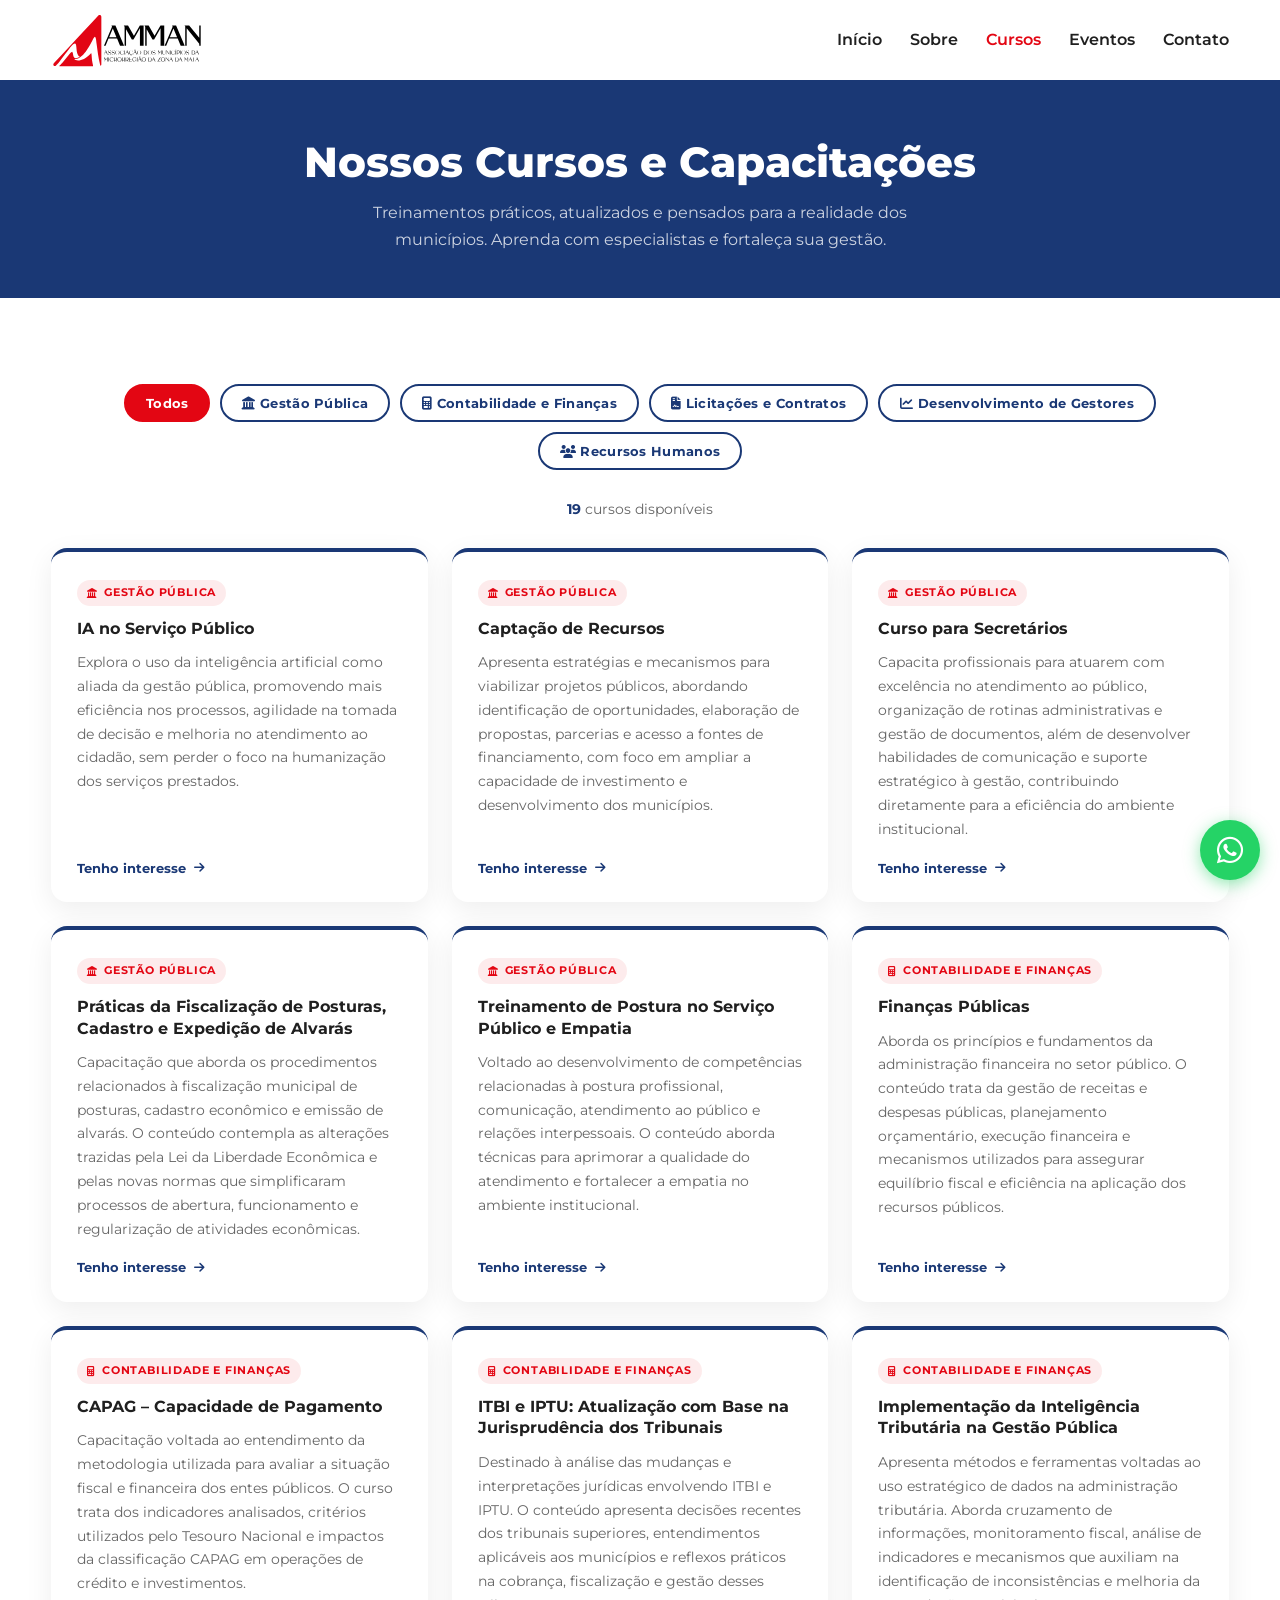
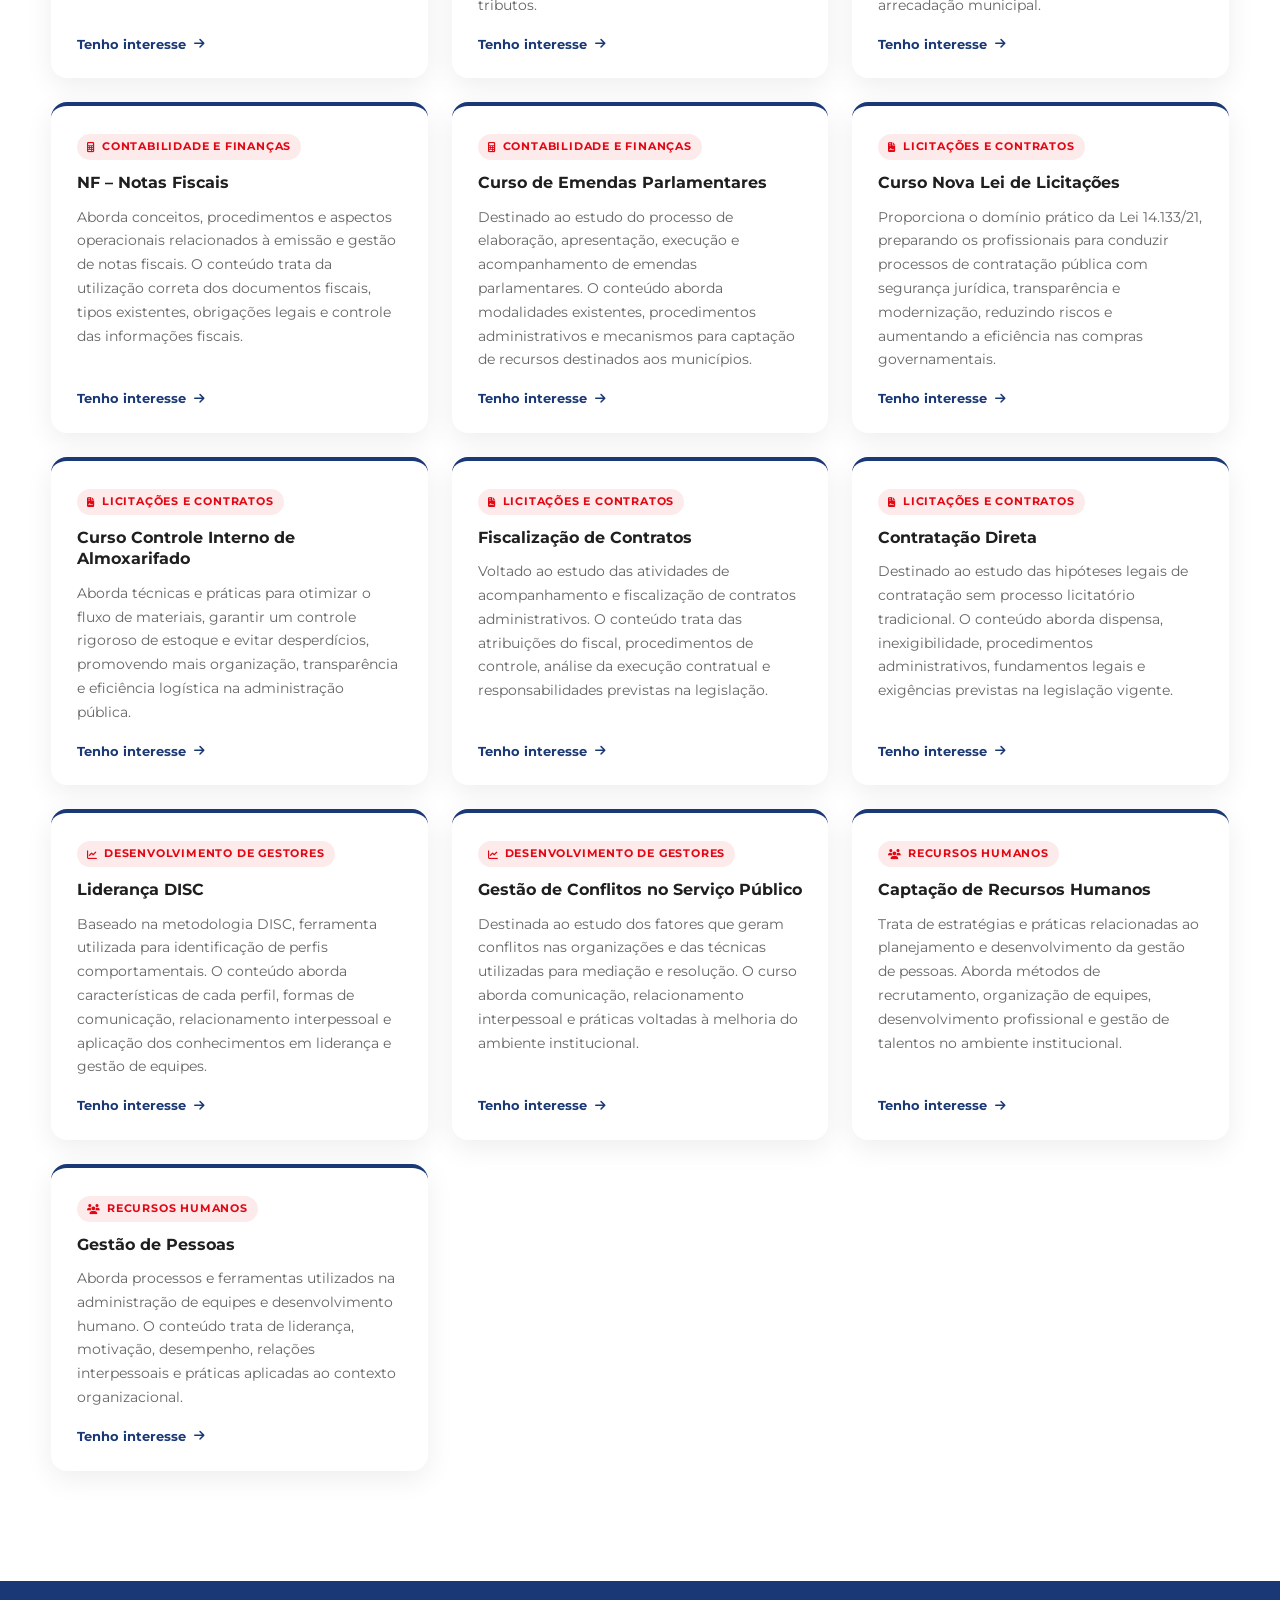
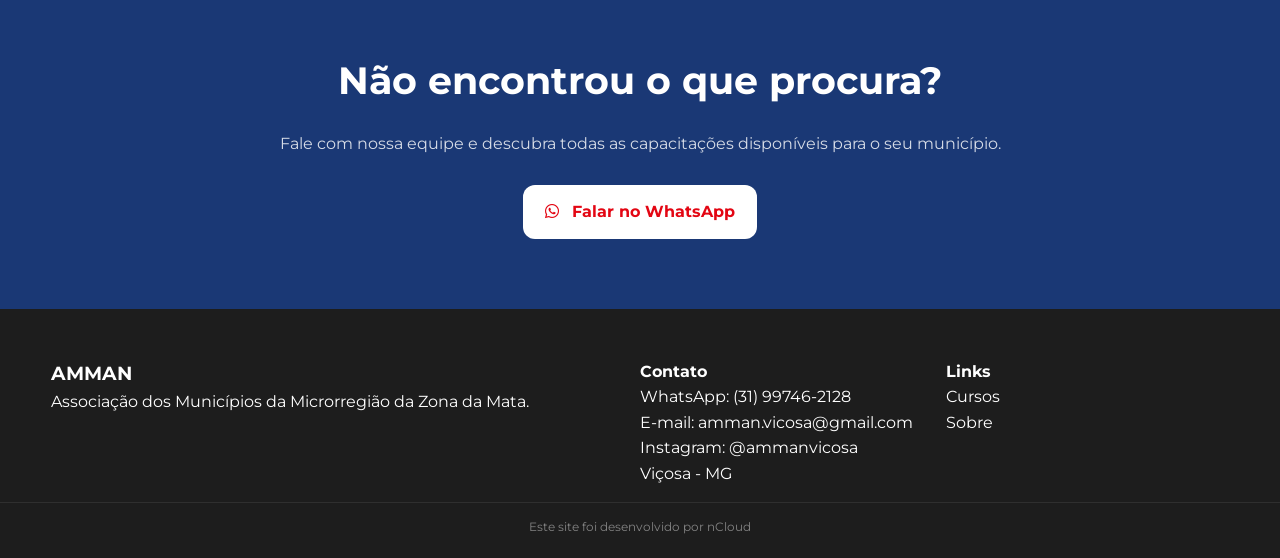
==== commit f6c2c62e: "Add files via upload" ====
--- a/cursos.html
+++ b/cursos.html
@@ -26,13 +26,6 @@
       text-align: center;
       position: relative;
       overflow: hidden;
-    }
-    .page-hero::before {
-      content: "";
-      position: absolute;
-      inset: 0;
-      background: linear-gradient(135deg, rgba(227,6,19,.18) 0%, transparent 60%);
-      pointer-events: none;
     }
     .page-hero .breadcrumb {
       display: flex;
--- a/style.css
+++ b/style.css
@@ -123,10 +123,14 @@
 }
 
 .hero-redline {
-  width: 100%;
-  height: 12px;
-  background: linear-gradient(90deg, var(--red) 0%, #ff4a55 35%, var(--red) 100%);
-  clip-path: polygon(0 35%, 100% 0, 100% 100%, 0 100%);
+position: absolute;
+bottom: 0;
+left: 0;
+width: 100%;
+height: 12px;
+background: linear-gradient(90deg, var(--red) 0%, #ff4a55 35%, var(--red) 100%);
+clip-path: polygon(0 35%, 100% 0, 100% 100%, 0 100%);
+z-index: 10;
 }
 
 .hero-content{
@@ -467,17 +471,9 @@
     height: 8px;
     width: 100%;
     margin: 0;
-  }
-}
-
-
-/* .hero-card{
-background:var(--white);
-padding:30px;
-border-radius:var(--radius);
-box-shadow:var(--shadow);
-border-top:5px solid var(--red);
-} */
+    bottom: 0;
+  }
+}
 
 .floating{
 animation:float 3s ease-in-out infinite;
@@ -532,6 +528,27 @@
 .btn-small{
 padding:10px 16px;
 margin-top:14px;
+}
+
+.btn-cursos-todos{
+background:#fff;
+color:var(--red);
+border:2px solid var(--red);
+padding:14px 22px;
+border-radius:12px;
+font-weight:700;
+font-family:'Montserrat',sans-serif; /* <- Adicione para padronizar a fonte */
+font-size: 16px; /* <- Adicione para o tamanho ficar correto */
+display:inline-block;
+transition:.25s;
+cursor:pointer;
+}
+
+.btn-cursos-todos:hover{
+  background:var(--red);
+  color:#fff;
+  transform:translateY(-2px);
+  box-shadow:var(--shadow);
 }
 
 /* SECTIONS */
@@ -641,13 +658,26 @@
 
 .course-card p{
 color:var(--gray);
+margin-bottom: 10px;
 }
 
 .course-card small{
 display:block;
 margin-top:10px;
+margin-bottom:15px;
 color:var(--red);
 font-weight:700;
+}
+
+.course-card{
+  display:flex;
+  flex-direction:column;
+  height:100%;
+}
+
+.course-card .btn-small{
+  margin-top:auto;
+  align-self:flex-start;
 }
 
 /* CTA */
@@ -813,6 +843,19 @@
 }
 }
 
+@media (max-width:768px){
+  .course-card .btn-small{
+    align-self:center;
+    margin-top:auto;
+  }
+
+  .center-button{
+    display:flex;
+    justify-content:center;
+    margin-top:28px;
+  }
+}
+
 .center-button{
 text-align:center;
 margin-top:40px;
@@ -1163,4 +1206,213 @@
   height: 7px;
   border-radius: 50%;
   background: var(--red);
+}
+
+/* =============================================
+   MODAL DE CAPTAÇÃO DE LEADS
+   ============================================= */
+
+/* Overlay — fundo escurecido que cobre a página */
+.modal-overlay {
+display: none;
+position: fixed;
+inset: 0;
+background: rgba(0, 0, 0, 0.55);
+z-index: 2000;
+align-items: center;
+justify-content: center;
+padding: 16px;
+}
+
+/* Quando o modal está ativo */
+.modal-overlay.active {
+  display: flex;
+}
+
+/* Caixa do modal — usa as mesmas variáveis do site */
+.modal-box {
+background: var(--white);
+border-radius: var(--radius);
+box-shadow: var(--shadow);
+border-top: 4px solid var(--blue);
+width: 100%;
+max-width: 480px;
+max-height: calc(100vh - 32px);
+padding: 36px 32px 28px;
+position: relative;
+animation: modalEntrar 0.28s ease;
+overflow-y: auto;
+overflow-x: hidden;
+}
+
+@keyframes modalEntrar {
+  from { opacity: 0; transform: translateY(18px); }
+  to   { opacity: 1; transform: translateY(0); }
+}
+
+/* Botão X de fechar */
+.modal-fechar {
+  position: absolute;
+  top: 14px;
+  right: 18px;
+  background: none;
+  border: none;
+  font-size: 22px;
+  color: var(--gray);
+  cursor: pointer;
+  line-height: 1;
+  padding: 4px;
+  transition: color 0.2s;
+}
+
+.modal-fechar:hover {
+  color: var(--dark);
+}
+
+/* Título e subtítulo */
+.modal-box h3 {
+  font-size: 20px;
+  color: var(--blue);
+  margin-bottom: 6px;
+}
+
+.modal-box p.modal-subtitulo {
+  font-size: 14px;
+  color: var(--gray);
+  margin-bottom: 22px;
+  line-height: 1.5;
+}
+
+/* Campos do formulário */
+.modal-form .campo {
+  margin-bottom: 14px;
+}
+
+.modal-form label {
+  display: block;
+  font-size: 13px;
+  font-weight: 600;
+  color: var(--dark);
+  margin-bottom: 5px;
+}
+
+.modal-form input {
+  width: 100%;
+  padding: 11px 14px;
+  font-size: 16px; /* 16px evita zoom automático no iOS */
+  font-family: 'Montserrat', sans-serif;
+  border: 1.5px solid #d0d8ea;
+  border-radius: 10px;
+  color: var(--dark);
+  background: #fff;
+  transition: border-color 0.2s, box-shadow 0.2s;
+  outline: none;
+}
+
+.modal-form input:focus {
+  border-color: var(--blue);
+  box-shadow: 0 0 0 3px rgba(26, 56, 117, 0.10);
+}
+
+/* Área de ações (botão + link pular) */
+.modal-acoes {
+  margin-top: 20px;
+  display: flex;
+  flex-direction: column;
+  align-items: center;
+  gap: 12px;
+}
+
+/* Botão enviar — reutiliza as classes .btn e .btn-primary do site */
+.modal-acoes .btn-primary {
+  width: 100%;
+  text-align: center;
+  padding: 13px;
+  font-size: 15px;
+  border: none;
+  cursor: pointer;
+  border-radius: 12px;
+  font-family: 'Montserrat', sans-serif;
+  font-weight: 700;
+}
+
+/* Estado de carregamento do botão */
+.modal-acoes .btn-primary:disabled {
+  opacity: 0.65;
+  cursor: not-allowed;
+  transform: none;
+}
+
+/* Link "Pular" */
+.modal-pular {
+  font-size: 12px;
+  color: var(--gray);
+  background: none;
+  border: none;
+  cursor: pointer;
+  text-decoration: underline;
+  font-family: 'Montserrat', sans-serif;
+  padding: 4px 8px; /* área de toque maior no mobile */
+}
+
+.modal-pular:hover {
+  color: var(--dark);
+}
+
+/* Mensagem de feedback (sucesso/erro) */
+.modal-feedback {
+  display: none;
+  font-size: 13px;
+  text-align: center;
+  margin-top: 8px;
+  padding: 8px 12px;
+  border-radius: 8px;
+}
+
+.modal-feedback.sucesso {
+  background: #e8f4ea;
+  color: #2d7a3a;
+  display: block;
+}
+
+.modal-feedback.erro {
+  background: #fdecea;
+  color: #c0392b;
+  display: block;
+}
+
+/* Responsivo mobile */
+@media (max-width: 480px) {
+  .modal-overlay {
+    padding: 12px;
+  }
+
+  .modal-box {
+    padding: 24px 18px 20px;
+    max-height: calc(100vh - 24px);
+  }
+
+  .modal-box h3 {
+    font-size: 18px;
+    padding-right: 28px;
+  }
+}
+
+/* Erro inline por campo */
+.campo-erro {
+  display: none;
+  font-size: 12px;
+  color: #c0392b;
+  margin-top: 4px;
+  padding-left: 2px;
+}
+
+.campo-erro.visivel {
+  display: block;
+}
+
+/* Borda vermelha no input com erro */
+.modal-form input.input-invalido {
+  border-color: #c0392b;
+  box-shadow: 0 0 0 3px rgba(192, 57, 43, 0.10);
 }
